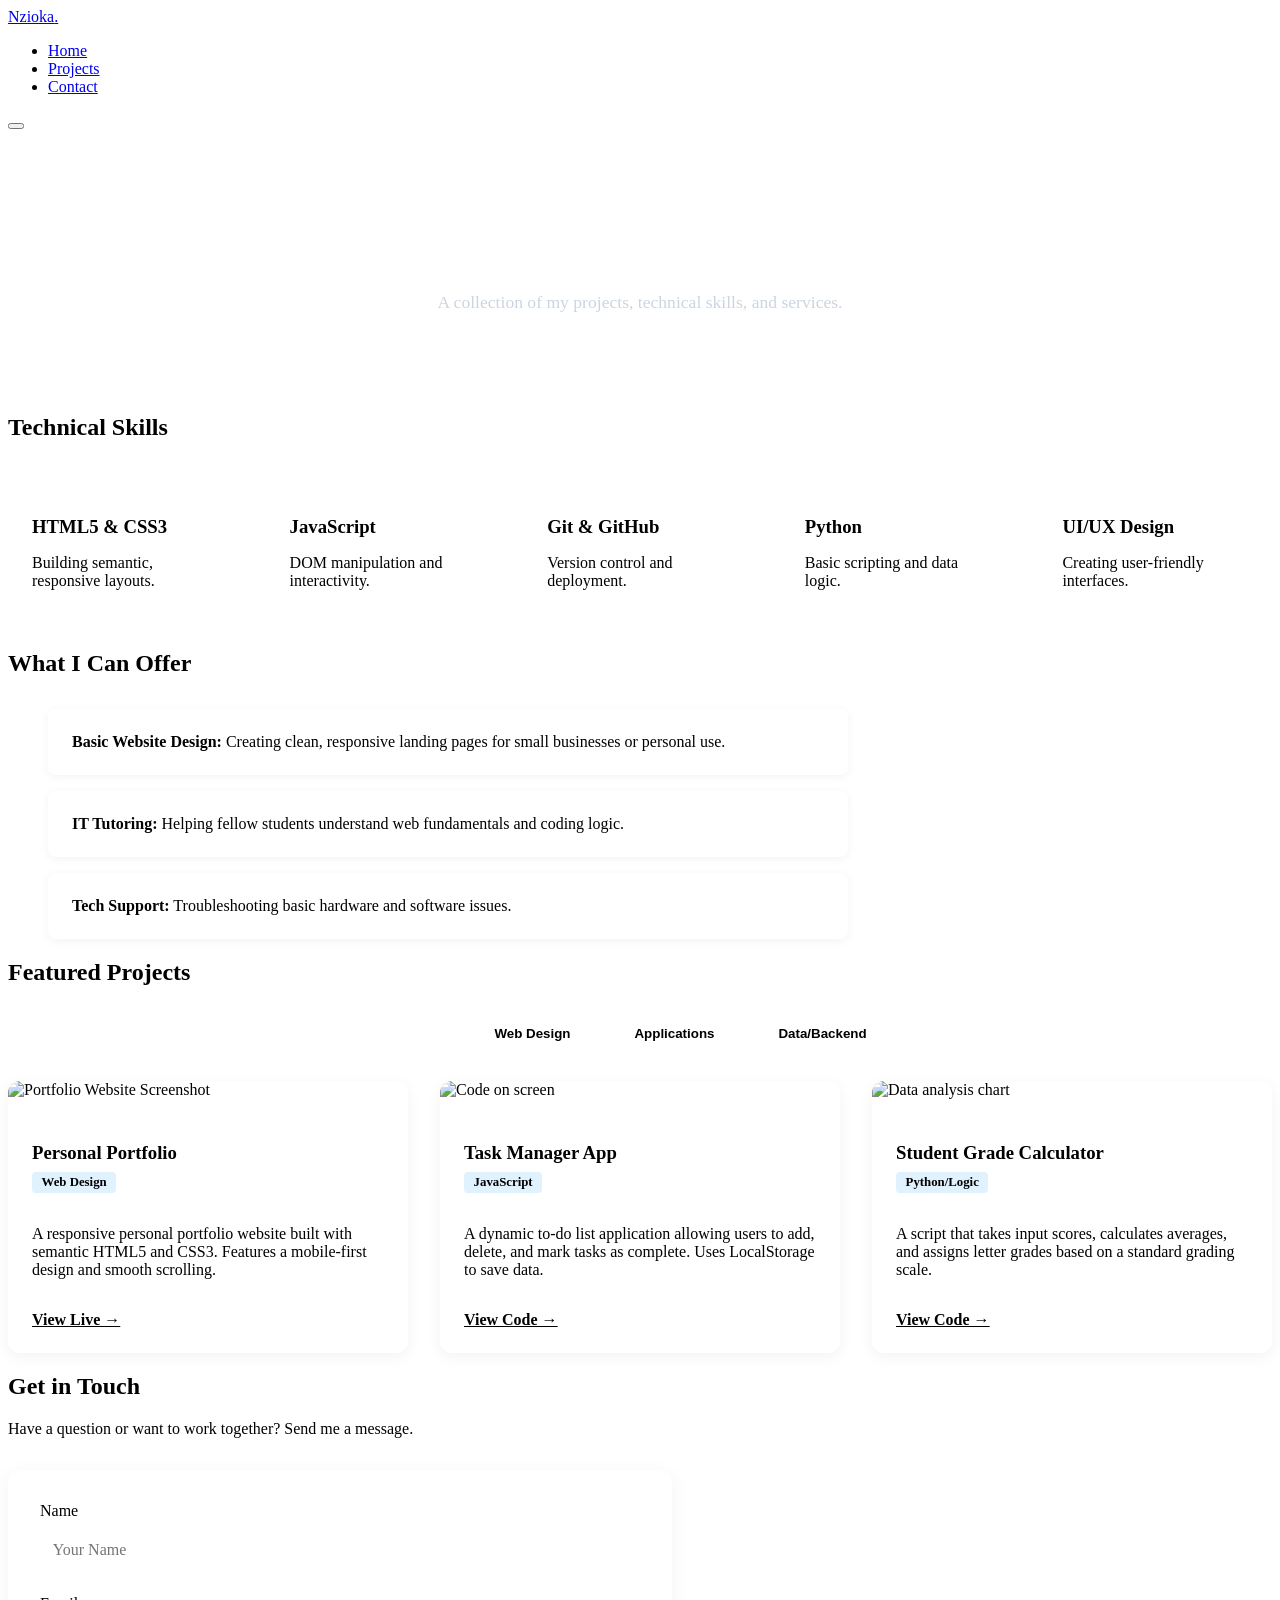
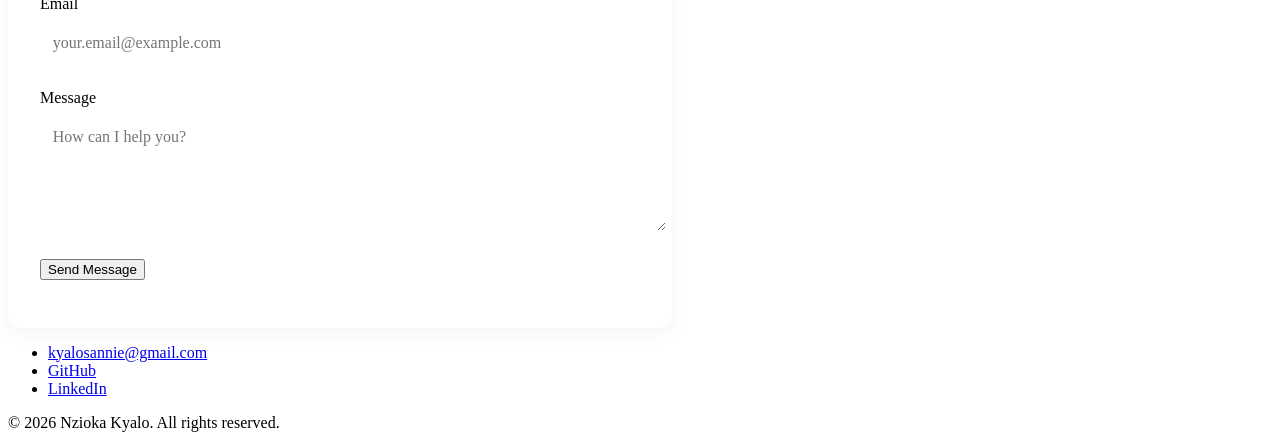
==== projects.html @ a106dd90 "Fix filename and update" ====
<!DOCTYPE html>
<html lang="en">
<head>
    <meta charset="UTF-8">
    <meta name="viewport" content="width=device-width, initial-scale=1.0">
    <title>Projects & Skills — Nzioka Kyalo</title>
    <link rel="stylesheet" href="styles.css">
    <link rel="preconnect" href="https://fonts.googleapis.com">
    <link rel="preconnect" href="https://fonts.gstatic.com" crossorigin>
    <link href="https://fonts.googleapis.com/css2?family=Inter:wght@400;500;600;700&family=Playfair+Display:wght@700&display=swap" rel="stylesheet">
</head>
<body>

    <!-- NAVIGATION (Same as Index) -->
    <header>
        <nav class="navbar" aria-label="Main navigation">
            <a href="index.html" class="nav-logo">Nzioka<span>.</span></a>
            <ul class="nav-links">
                <li><a href="index.html">Home</a></li>
                <li><a href="projects.html" class="active">Projects</a></li>
                <li><a href="#contact">Contact</a></li>
            </ul>
            <button class="nav-toggle" aria-label="Toggle navigation menu" aria-expanded="false">
                <span class="hamburger"></span>
            </button>
        </nav>
    </header>

    <main>
        <!-- PAGE HEADER -->
        <section class="page-header">
            <div class="container">
                <h1>My Work & Skills</h1>
                <p>A collection of my projects, technical skills, and services.</p>
            </div>
        </section>

        <!-- SKILLS SECTION -->
        <section class="skills-section">
            <div class="container">
                <h2 class="section-title">Technical Skills</h2>
                <div class="skills-grid">
                    <div class="skill-card">
                        <h3>HTML5 & CSS3</h3>
                        <p>Building semantic, responsive layouts.</p>
                    </div>
                    <div class="skill-card">
                        <h3>JavaScript</h3>
                        <p>DOM manipulation and interactivity.</p>
                    </div>
                    <div class="skill-card">
                        <h3>Git & GitHub</h3>
                        <p>Version control and deployment.</p>
                    </div>
                    <div class="skill-card">
                        <h3>Python</h3>
                        <p>Basic scripting and data logic.</p>
                    </div>
                    <div class="skill-card">
                        <h3>UI/UX Design</h3>
                        <p>Creating user-friendly interfaces.</p>
                    </div>
                </div>
            </div>
        </section>

        <!-- SERVICES SECTION -->
        <section class="services-section">
            <div class="container">
                <h2 class="section-title">What I Can Offer</h2>
                <ul class="services-list">
                    <li><strong>Basic Website Design:</strong> Creating clean, responsive landing pages for small businesses or personal use.</li>
                    <li><strong>IT Tutoring:</strong> Helping fellow students understand web fundamentals and coding logic.</li>
                    <li><strong>Tech Support:</strong> Troubleshooting basic hardware and software issues.</li>
                </ul>
            </div>
        </section>

        <!-- PROJECTS SECTION WITH FILTERING -->
        <section class="projects-section">
            <div class="container">
                <h2 class="section-title">Featured Projects</h2>
                
                <!-- Filter Buttons -->
                <div class="filter-container">
                    <button class="filter-btn active" data-filter="all">All</button>
                    <button class="filter-btn" data-filter="web">Web Design</button>
                    <button class="filter-btn" data-filter="app">Applications</button>
                    <button class="filter-btn" data-filter="data">Data/Backend</button>
                </div>

                <div class="project-grid">
                    <!-- Project 1 -->
                    <article class="project-card" data-category="web">
                        <div class="project-image">
                            <!-- Placeholder image from Unsplash -->
                            <img src="https://images.unsplash.com/photo-1547658719-da2b51169166?ixlib=rb-4.0.3&auto=format&fit=crop&w=800&q=80" alt="Portfolio Website Screenshot">
                        </div>
                        <div class="project-content">
                            <h3>Personal Portfolio</h3>
                            <span class="project-tag">Web Design</span>
                            <p>A responsive personal portfolio website built with semantic HTML5 and CSS3. Features a mobile-first design and smooth scrolling.</p>
                            <a href="https://sannienkn-cmd.github.io/my-portfolio/" target="_blank" class="btn-link">View Live &rarr;</a>
                        </div>
                    </article>

                    <!-- Project 2 -->
                    <article class="project-card" data-category="app">
                        <div class="project-image">
                            <img src="https://images.unsplash.com/photo-1555099962-4199c345e5dd?ixlib=rb-4.0.3&auto=format&fit=crop&w=800&q=80" alt="Code on screen">
                        </div>
                        <div class="project-content">
                            <h3>Task Manager App</h3>
                            <span class="project-tag">JavaScript</span>
                            <p>A dynamic to-do list application allowing users to add, delete, and mark tasks as complete. Uses LocalStorage to save data.</p>
                            <a href="#" class="btn-link">View Code &rarr;</a>
                        </div>
                    </article>

                    <!-- Project 3 -->
                    <article class="project-card" data-category="data">
                        <div class="project-image">
                            <img src="https://images.unsplash.com/photo-1551288049-bebda4e38f71?ixlib=rb-4.0.3&auto=format&fit=crop&w=800&q=80" alt="Data analysis chart">
                        </div>
                        <div class="project-content">
                            <h3>Student Grade Calculator</h3>
                            <span class="project-tag">Python/Logic</span>
                            <p>A script that takes input scores, calculates averages, and assigns letter grades based on a standard grading scale.</p>
                            <a href="#" class="btn-link">View Code &rarr;</a>
                        </div>
                    </article>
                </div>
            </div>
        </section>

        <!-- CONTACT FORM SECTION -->
        <section id="contact" class="contact-section">
            <div class="container">
                <h2 class="section-title">Get in Touch</h2>
                <p class="contact-intro">Have a question or want to work together? Send me a message.</p>
                
                <form id="contactForm" class="contact-form" novalidate>
                    <div class="form-group">
                        <label for="name">Name</label>
                        <input type="text" id="name" name="name" placeholder="Your Name">
                        <span class="error-message" id="nameError">Please enter your name.</span>
                    </div>
                    
                    <div class="form-group">
                        <label for="email">Email</label>
                        <input type="email" id="email" name="email" placeholder="your.email@example.com">
                        <span class="error-message" id="emailError">Please enter a valid email address.</span>
                    </div>
                    
                    <div class="form-group">
                        <label for="message">Message</label>
                        <textarea id="message" name="message" rows="5" placeholder="How can I help you?"></textarea>
                        <span class="error-message" id="messageError">Please enter a message.</span>
                    </div>
                    
                    <button type="submit" class="btn btn-primary">Send Message</button>
                    <p class="form-status" id="formStatus"></p>
                </form>
            </div>
        </section>
    </main>

    <!-- FOOTER (Same as Index) -->
    <footer class="footer">
        <div class="container">
            <ul class="contact-list">
                <li><a href="mailto:kyalosannie@gmail.com">kyalosannie@gmail.com</a></li>
                <li><a href="https://github.com/sannienkn-cmd" target="_blank">GitHub</a></li>
                <li><a href="https://www.linkedin.com/in/sannie-kyalo-b8bb923b1/" target="_blank">LinkedIn</a></li>
            </ul>
            <p class="footer-copy">&copy; 2026 Nzioka Kyalo. All rights reserved.</p>
        </div>
    </footer>

    <script src="script.js" defer></script>
</body>
</html>
---- styles.css ----
/* ============================================
   ASSIGNMENT 2 STYLES
   ============================================ */

/* Page Header */
.page-header {
    background: var(--color-primary);
    color: white;
    text-align: center;
    padding: 4rem 1.5rem;
}

.page-header h1 {
    font-family: var(--font-heading);
    font-size: 2.5rem;
    margin-bottom: 0.5rem;
}

.page-header p {
    font-size: 1.1rem;
    color: #cbd5e1;
}

/* Skills Section */
.skills-section {
    padding: var(--section-padding);
    background: var(--color-surface);
}

.skills-grid {
    display: grid;
    grid-template-columns: repeat(auto-fit, minmax(200px, 1fr));
    gap: 1.5rem;
    margin-top: 2rem;
}

.skill-card {
    background: var(--color-bg);
    padding: 1.5rem;
    border-radius: 8px;
    border-left: 4px solid var(--color-accent);
    transition: transform 0.2s ease;
}

.skill-card:hover {
    transform: translateY(-5px);
}

.skill-card h3 {
    color: var(--color-primary);
    margin-bottom: 0.5rem;
}

/* Services Section */
.services-section {
    padding: var(--section-padding);
    background: var(--color-bg);
}

.services-list {
    list-style: none;
    margin-top: 2rem;
    max-width: 800px;
}

.services-list li {
    background: var(--color-surface);
    padding: 1.5rem;
    margin-bottom: 1rem;
    border-radius: 8px;
    box-shadow: 0 2px 10px rgba(0,0,0,0.05);
}

.services-list strong {
    color: var(--color-accent);
}

/* Projects Section & Filtering */
.projects-section {
    padding: var(--section-padding);
    background: var(--color-surface);
}

.filter-container {
    display: flex;
    justify-content: center;
    gap: 1rem;
    margin: 2rem 0;
    flex-wrap: wrap;
}

.filter-btn {
    padding: 0.5rem 1.5rem;
    border: 2px solid var(--color-border);
    background: transparent;
    border-radius: 20px;
    cursor: pointer;
    font-weight: 600;
    color: var(--color-text-light);
    transition: all 0.2s ease;
}

.filter-btn:hover, .filter-btn.active {
    background: var(--color-accent);
    color: white;
    border-color: var(--color-accent);
}

.project-grid {
    display: grid;
    grid-template-columns: repeat(auto-fit, minmax(300px, 1fr));
    gap: 2rem;
}

.project-card {
    background: var(--color-bg);
    border-radius: 12px;
    overflow: hidden;
    box-shadow: 0 4px 15px rgba(0,0,0,0.05);
    transition: transform 0.3s ease;
}

.project-card:hover {
    transform: translateY(-5px);
}

.project-image img {
    width: 100%;
    height: 200px;
    object-fit: cover;
}

.project-content {
    padding: 1.5rem;
}

.project-content h3 {
    color: var(--color-primary);
    margin-bottom: 0.5rem;
}

.project-tag {
    display: inline-block;
    background: #e0f2fe;
    color: var(--color-accent);
    padding: 0.2rem 0.6rem;
    border-radius: 4px;
    font-size: 0.8rem;
    font-weight: 600;
    margin-bottom: 1rem;
}

.btn-link {
    display: inline-block;
    margin-top: 1rem;
    color: var(--color-accent);
    font-weight: 600;
}

.btn-link:hover {
    text-decoration: underline;
}

/* Contact Form */
.contact-section {
    padding: var(--section-padding);
    background: var(--color-bg);
}

.contact-intro {
    margin-bottom: 2rem;
    color: var(--color-text-light);
}

.contact-form {
    max-width: 600px;
    background: var(--color-surface);
    padding: 2rem;
    border-radius: 12px;
    box-shadow: 0 4px 20px rgba(0,0,0,0.05);
}

.form-group {
    margin-bottom: 1.5rem;
}

.form-group label {
    display: block;
    margin-bottom: 0.5rem;
    font-weight: 500;
    color: var(--color-primary);
}

.form-group input,
.form-group textarea {
    width: 100%;
    padding: 0.8rem;
    border: 1px solid var(--color-border);
    border-radius: 6px;
    font-family: inherit;
    font-size: 1rem;
}

.form-group input:focus,
.form-group textarea:focus {
    outline: none;
    border-color: var(--color-accent);
}

.error-message {
    color: #ef4444;
    font-size: 0.85rem;
    margin-top: 0.3rem;
    display: none;
}

.form-status {
    margin-top: 1rem;
    font-weight: 600;
}

/* Responsive adjustments for new sections */
@media (max-width: 768px) {
    .page-header h1 { font-size: 2rem; }
    .project-grid { grid-template-columns: 1fr; }
}
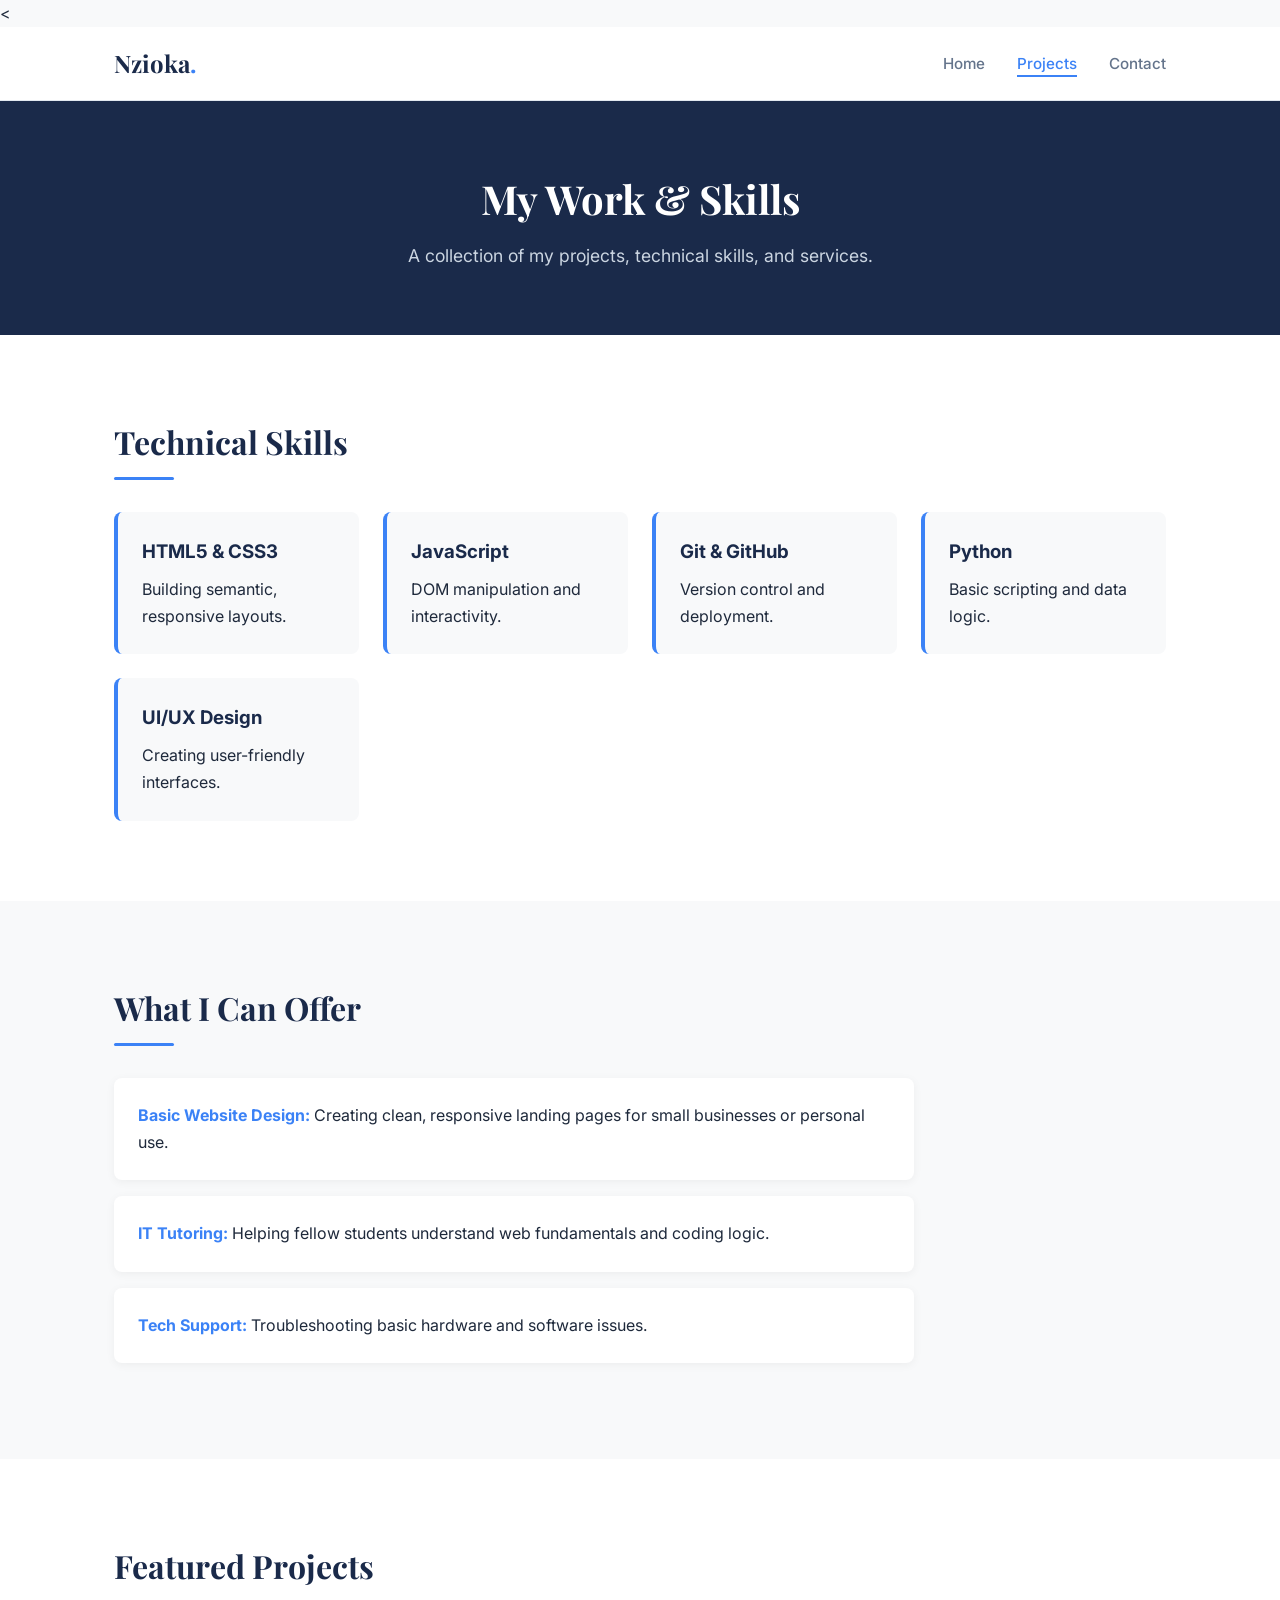
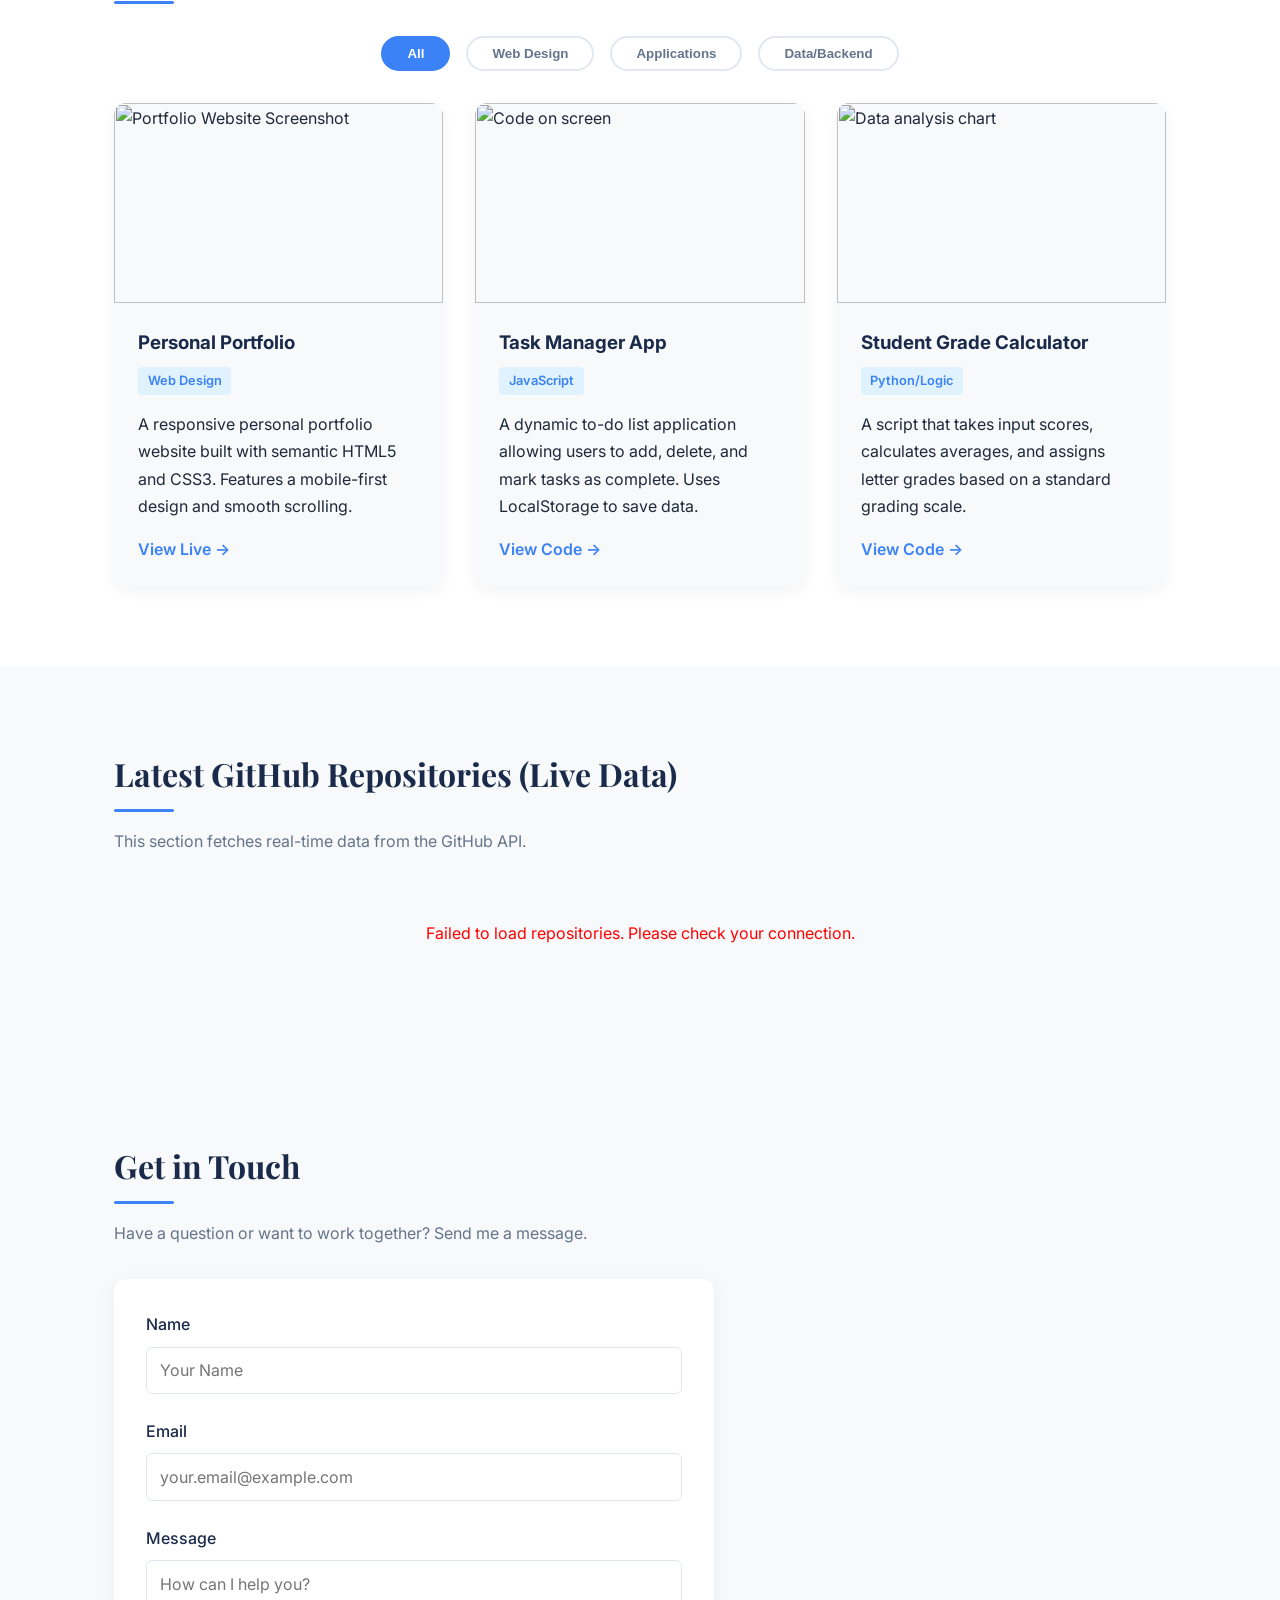
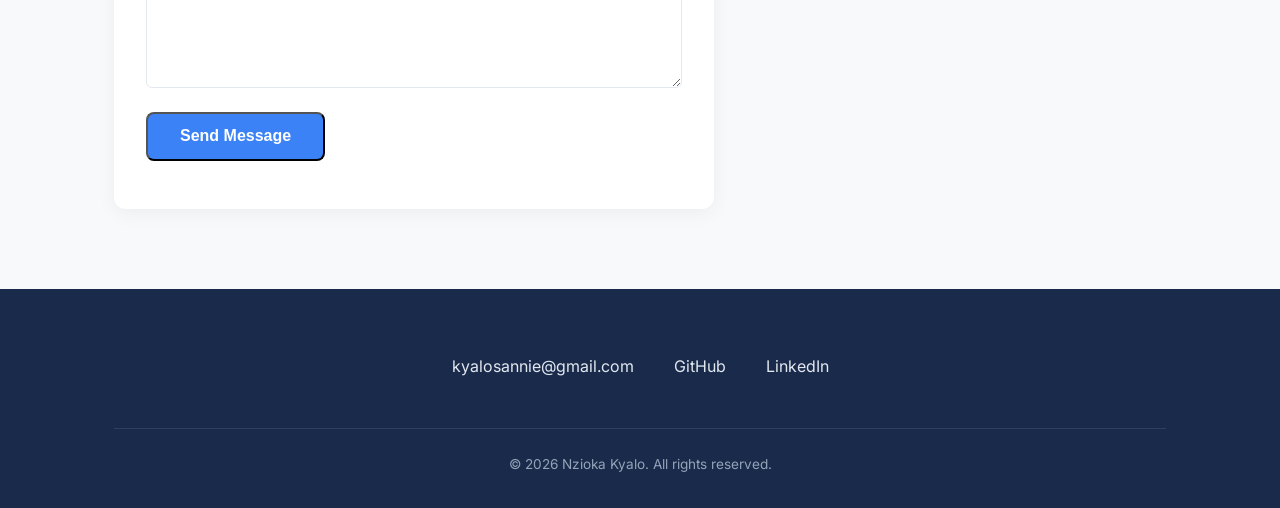
==== commit 876cab7d: "Fix HTML structure and add lazy loading" ====
--- a/projects.html
+++ b/projects.html
@@ -1,4 +1,4 @@
-<!DOCTYPE html>
+<<!DOCTYPE html>
 <html lang="en">
 <head>
     <meta charset="UTF-8">
@@ -11,7 +11,7 @@
 </head>
 <body>
 
-    <!-- NAVIGATION (Same as Index) -->
+    <!-- NAVIGATION -->
     <header>
         <nav class="navbar" aria-label="Main navigation">
             <a href="index.html" class="nav-logo">Nzioka<span>.</span></a>
@@ -93,8 +93,7 @@
                     <!-- Project 1 -->
                     <article class="project-card" data-category="web">
                         <div class="project-image">
-                            <!-- Placeholder image from Unsplash -->
-                            <img src="https://images.unsplash.com/photo-1547658719-da2b51169166?ixlib=rb-4.0.3&auto=format&fit=crop&w=800&q=80" alt="Portfolio Website Screenshot">
+                            <img src="https://images.unsplash.com/photo-1547658719-da2b51169166?ixlib=rb-4.0.3&auto=format&fit=crop&w=800&q=80" alt="Portfolio Website Screenshot" loading="lazy">
                         </div>
                         <div class="project-content">
                             <h3>Personal Portfolio</h3>
@@ -107,7 +106,7 @@
                     <!-- Project 2 -->
                     <article class="project-card" data-category="app">
                         <div class="project-image">
-                            <img src="https://images.unsplash.com/photo-1555099962-4199c345e5dd?ixlib=rb-4.0.3&auto=format&fit=crop&w=800&q=80" alt="Code on screen">
+                            <img src="https://images.unsplash.com/photo-1555099962-4199c345e5dd?ixlib=rb-4.0.3&auto=format&fit=crop&w=800&q=80" alt="Code on screen" loading="lazy">
                         </div>
                         <div class="project-content">
                             <h3>Task Manager App</h3>
@@ -120,7 +119,7 @@
                     <!-- Project 3 -->
                     <article class="project-card" data-category="data">
                         <div class="project-image">
-                            <img src="https://images.unsplash.com/photo-1551288049-bebda4e38f71?ixlib=rb-4.0.3&auto=format&fit=crop&w=800&q=80" alt="Data analysis chart">
+                            <img src="https://images.unsplash.com/photo-1551288049-bebda4e38f71?ixlib=rb-4.0.3&auto=format&fit=crop&w=800&q=80" alt="Data analysis chart" loading="lazy">
                         </div>
                         <div class="project-content">
                             <h3>Student Grade Calculator</h3>
@@ -129,6 +128,31 @@
                             <a href="#" class="btn-link">View Code &rarr;</a>
                         </div>
                     </article>
+                </div>
+            </div>
+        </section>
+
+        <!-- LIVE API SECTION (Now correctly placed outside the grid) -->
+        <section class="projects-section" style="background-color: var(--color-bg);">
+            <div class="container">
+                <h2 class="section-title">Latest GitHub Repositories (Live Data)</h2>
+                <p style="margin-bottom: 2rem; color: var(--color-text-light);">
+                    This section fetches real-time data from the GitHub API.
+                </p>
+                
+                <!-- Loading State -->
+                <div id="loading-state" style="text-align: center; padding: 2rem; font-weight: bold; color: var(--color-accent);">
+                    Loading repositories...
+                </div>
+
+                <!-- Error State -->
+                <div id="error-state" style="text-align: center; padding: 2rem; color: red; display: none;">
+                    Failed to load repositories. Please check your connection.
+                </div>
+
+                <!-- API Data Container -->
+                <div id="api-repos-container" class="project-grid" style="display: none;">
+                    <!-- JavaScript will inject cards here safely -->
                 </div>
             </div>
         </section>
@@ -165,7 +189,7 @@
         </section>
     </main>
 
-    <!-- FOOTER (Same as Index) -->
+    <!-- FOOTER -->
     <footer class="footer">
         <div class="container">
             <ul class="contact-list">
--- a/styles.css
+++ b/styles.css
@@ -1,226 +1,299 @@
 /* ============================================
-   ASSIGNMENT 2 STYLES
+   RESET & BASE (Assignment 1)
+   ============================================ */
+*,
+*::before,
+*::after {
+    margin: 0;
+    padding: 0;
+    box-sizing: border-box;
+}
+
+:root {
+    /* Colour palette */
+    --color-bg:        #f8f9fa;
+    --color-surface:   #ffffff;
+    --color-primary:   #1a2a4a;   /* deep navy */
+    --color-accent:    #3b82f6;   /* bright blue */
+    --color-accent-hover: #2563eb;
+    --color-text:      #1e293b;
+    --color-text-light:#64748b;
+    --color-border:    #e2e8f0;
+
+    /* Typography */
+    --font-heading: 'Playfair Display', Georgia, serif;
+    --font-body:    'Inter', system-ui, -apple-system, sans-serif;
+
+    /* Spacing */
+    --section-padding: 5rem 1.5rem;
+    --max-width: 1100px;
+}
+
+html {
+    scroll-behavior: smooth;
+}
+
+body {
+    font-family: var(--font-body);
+    font-size: 1rem;
+    line-height: 1.7;
+    color: var(--color-text);
+    background-color: var(--color-bg);
+}
+
+a {
+    text-decoration: none;
+    color: inherit;
+}
+
+ul {
+    list-style: none;
+}
+
+img {
+    max-width: 100%;
+    height: auto;
+    display: block;
+}
+
+.container {
+    max-width: var(--max-width);
+    margin: 0 auto;
+    padding: 0 1.5rem;
+}
+
+.section-title {
+    font-family: var(--font-heading);
+    font-size: 2rem;
+    color: var(--color-primary);
+    margin-bottom: 1rem;
+    position: relative;
+}
+
+.section-title::after {
+    content: '';
+    display: block;
+    width: 60px;
+    height: 3px;
+    background: var(--color-accent);
+    margin-top: 0.5rem;
+    border-radius: 2px;
+}
+
+/* ============================================
+   NAVIGATION (Assignment 1)
+   ============================================ */
+header {
+    position: sticky;
+    top: 0;
+    z-index: 100;
+    background: var(--color-surface);
+    border-bottom: 1px solid var(--color-border);
+}
+
+.navbar {
+    max-width: var(--max-width);
+    margin: 0 auto;
+    padding: 1rem 1.5rem;
+    display: flex;
+    align-items: center;
+    justify-content: space-between;
+}
+
+.nav-logo {
+    font-family: var(--font-heading);
+    font-size: 1.5rem;
+    font-weight: 700;
+    color: var(--color-primary);
+}
+
+.nav-logo span {
+    color: var(--color-accent);
+}
+
+.nav-links {
+    display: flex;
+    gap: 2rem;
+}
+
+.nav-links a {
+    font-weight: 500;
+    font-size: 0.95rem;
+    color: var(--color-text-light);
+    transition: color 0.2s ease;
+    position: relative;
+}
+
+.nav-links a:hover,
+.nav-links a.active {
+    color: var(--color-accent);
+}
+
+.nav-links a::after {
+    content: '';
+    position: absolute;
+    bottom: -4px;
+    left: 0;
+    width: 0;
+    height: 2px;
+    background: var(--color-accent);
+    transition: width 0.3s ease;
+}
+
+.nav-links a:hover::after,
+.nav-links a.active::after {
+    width: 100%;
+}
+
+.nav-toggle {
+    display: none;
+    background: none;
+    border: none;
+    cursor: pointer;
+    padding: 0.5rem;
+}
+
+.hamburger,
+.hamburger::before,
+.hamburger::after {
+    display: block;
+    width: 24px;
+    height: 2px;
+    background: var(--color-primary);
+    border-radius: 2px;
+    transition: all 0.3s ease;
+}
+
+.hamburger { position: relative; }
+.hamburger::before, .hamburger::after { content: ''; position: absolute; left: 0; }
+.hamburger::before { top: -7px; }
+.hamburger::after  { top:  7px; }
+
+/* ============================================
+   HERO SECTION (Assignment 1)
+   ============================================ */
+.hero {
+    display: flex;
+    align-items: center;
+    justify-content: space-between;
+    gap: 3rem;
+    max-width: var(--max-width);
+    margin: 0 auto;
+    padding: 6rem 1.5rem;
+    min-height: 80vh;
+}
+
+.hero-content { flex: 1; }
+.hero-greeting { font-size: 1.1rem; color: var(--color-accent); font-weight: 500; margin-bottom: 0.5rem; }
+.hero-name { font-family: var(--font-heading); font-size: 3.5rem; line-height: 1.15; color: var(--color-primary); margin-bottom: 1rem; }
+.hero-tagline { font-size: 1.2rem; color: var(--color-text-light); margin-bottom: 2rem; max-width: 480px; }
+
+.btn { display: inline-block; padding: 0.85rem 2rem; border-radius: 8px; font-weight: 600; font-size: 1rem; transition: background 0.2s ease, transform 0.2s ease; }
+.btn-primary { background: var(--color-accent); color: #fff; }
+.btn-primary:hover { background: var(--color-accent-hover); transform: translateY(-2px); }
+
+.hero-image { flex-shrink: 0; }
+.hero-image img { width: 300px; height: 300px; object-fit: cover; border-radius: 50%; border: 4px solid var(--color-accent); box-shadow: 0 8px 30px rgba(59, 130, 246, 0.2); }
+
+/* ============================================
+   ABOUT SECTION (Assignment 1)
+   ============================================ */
+.about { padding: var(--section-padding); background: var(--color-surface); }
+.about-text { font-size: 1.1rem; color: var(--color-text-light); max-width: 720px; line-height: 1.8; }
+
+/* ============================================
+   PROJECTS PLACEHOLDER (Assignment 1)
+   ============================================ */
+.projects { padding: var(--section-padding); text-align: center; }
+.projects-note { font-size: 1.1rem; color: var(--color-text-light); max-width: 600px; margin: 0 auto; }
+
+/* ============================================
+   FOOTER / CONTACT (Assignment 1)
+   ============================================ */
+.footer { background: var(--color-primary); color: #cbd5e1; padding: 4rem 1.5rem 2rem; text-align: center; }
+.footer-title { color: #ffffff; }
+.footer-title::after { background: var(--color-accent); margin: 0.5rem auto 0; }
+.footer-intro { max-width: 500px; margin: 0 auto 2rem; font-size: 1.05rem; }
+
+.contact-list { display: flex; flex-wrap: wrap; justify-content: center; gap: 1.5rem 2.5rem; margin-bottom: 3rem; }
+.contact-list a { display: flex; align-items: center; gap: 0.5rem; font-size: 1rem; color: #e2e8f0; transition: color 0.2s ease; }
+.contact-list a:hover { color: var(--color-accent); }
+.contact-icon { font-size: 1.2rem; }
+.footer-copy { font-size: 0.85rem; color: #94a3b8; border-top: 1px solid rgba(255,255,255,0.1); padding-top: 1.5rem; }
+
+/* ============================================
+   ASSIGNMENT 2 STYLES (NEW)
    ============================================ */
 
 /* Page Header */
-.page-header {
-    background: var(--color-primary);
-    color: white;
-    text-align: center;
-    padding: 4rem 1.5rem;
-}
-
-.page-header h1 {
-    font-family: var(--font-heading);
-    font-size: 2.5rem;
-    margin-bottom: 0.5rem;
-}
-
-.page-header p {
-    font-size: 1.1rem;
-    color: #cbd5e1;
-}
+.page-header { background: var(--color-primary); color: white; text-align: center; padding: 4rem 1.5rem; }
+.page-header h1 { font-family: var(--font-heading); font-size: 2.5rem; margin-bottom: 0.5rem; }
+.page-header p { font-size: 1.1rem; color: #cbd5e1; }
 
 /* Skills Section */
-.skills-section {
-    padding: var(--section-padding);
-    background: var(--color-surface);
-}
-
-.skills-grid {
-    display: grid;
-    grid-template-columns: repeat(auto-fit, minmax(200px, 1fr));
-    gap: 1.5rem;
-    margin-top: 2rem;
-}
-
-.skill-card {
-    background: var(--color-bg);
-    padding: 1.5rem;
-    border-radius: 8px;
-    border-left: 4px solid var(--color-accent);
-    transition: transform 0.2s ease;
-}
-
-.skill-card:hover {
-    transform: translateY(-5px);
-}
-
-.skill-card h3 {
-    color: var(--color-primary);
-    margin-bottom: 0.5rem;
-}
+.skills-section { padding: var(--section-padding); background: var(--color-surface); }
+.skills-grid { display: grid; grid-template-columns: repeat(auto-fit, minmax(200px, 1fr)); gap: 1.5rem; margin-top: 2rem; }
+.skill-card { background: var(--color-bg); padding: 1.5rem; border-radius: 8px; border-left: 4px solid var(--color-accent); transition: transform 0.2s ease; }
+.skill-card:hover { transform: translateY(-5px); }
+.skill-card h3 { color: var(--color-primary); margin-bottom: 0.5rem; }
 
 /* Services Section */
-.services-section {
-    padding: var(--section-padding);
-    background: var(--color-bg);
-}
-
-.services-list {
-    list-style: none;
-    margin-top: 2rem;
-    max-width: 800px;
-}
-
-.services-list li {
-    background: var(--color-surface);
-    padding: 1.5rem;
-    margin-bottom: 1rem;
-    border-radius: 8px;
-    box-shadow: 0 2px 10px rgba(0,0,0,0.05);
-}
-
-.services-list strong {
-    color: var(--color-accent);
-}
+.services-section { padding: var(--section-padding); background: var(--color-bg); }
+.services-list { list-style: none; margin-top: 2rem; max-width: 800px; }
+.services-list li { background: var(--color-surface); padding: 1.5rem; margin-bottom: 1rem; border-radius: 8px; box-shadow: 0 2px 10px rgba(0,0,0,0.05); }
+.services-list strong { color: var(--color-accent); }
 
 /* Projects Section & Filtering */
-.projects-section {
-    padding: var(--section-padding);
-    background: var(--color-surface);
-}
-
-.filter-container {
-    display: flex;
-    justify-content: center;
-    gap: 1rem;
-    margin: 2rem 0;
-    flex-wrap: wrap;
-}
-
-.filter-btn {
-    padding: 0.5rem 1.5rem;
-    border: 2px solid var(--color-border);
-    background: transparent;
-    border-radius: 20px;
-    cursor: pointer;
-    font-weight: 600;
-    color: var(--color-text-light);
-    transition: all 0.2s ease;
-}
-
-.filter-btn:hover, .filter-btn.active {
-    background: var(--color-accent);
-    color: white;
-    border-color: var(--color-accent);
-}
-
-.project-grid {
-    display: grid;
-    grid-template-columns: repeat(auto-fit, minmax(300px, 1fr));
-    gap: 2rem;
-}
-
-.project-card {
-    background: var(--color-bg);
-    border-radius: 12px;
-    overflow: hidden;
-    box-shadow: 0 4px 15px rgba(0,0,0,0.05);
-    transition: transform 0.3s ease;
-}
-
-.project-card:hover {
-    transform: translateY(-5px);
-}
-
-.project-image img {
-    width: 100%;
-    height: 200px;
-    object-fit: cover;
-}
-
-.project-content {
-    padding: 1.5rem;
-}
-
-.project-content h3 {
-    color: var(--color-primary);
-    margin-bottom: 0.5rem;
-}
-
-.project-tag {
-    display: inline-block;
-    background: #e0f2fe;
-    color: var(--color-accent);
-    padding: 0.2rem 0.6rem;
-    border-radius: 4px;
-    font-size: 0.8rem;
-    font-weight: 600;
-    margin-bottom: 1rem;
-}
-
-.btn-link {
-    display: inline-block;
-    margin-top: 1rem;
-    color: var(--color-accent);
-    font-weight: 600;
-}
-
-.btn-link:hover {
-    text-decoration: underline;
-}
+.projects-section { padding: var(--section-padding); background: var(--color-surface); }
+.filter-container { display: flex; justify-content: center; gap: 1rem; margin: 2rem 0; flex-wrap: wrap; }
+.filter-btn { padding: 0.5rem 1.5rem; border: 2px solid var(--color-border); background: transparent; border-radius: 20px; cursor: pointer; font-weight: 600; color: var(--color-text-light); transition: all 0.2s ease; }
+.filter-btn:hover, .filter-btn.active { background: var(--color-accent); color: white; border-color: var(--color-accent); }
+
+.project-grid { display: grid; grid-template-columns: repeat(auto-fit, minmax(300px, 1fr)); gap: 2rem; }
+.project-card { background: var(--color-bg); border-radius: 12px; overflow: hidden; box-shadow: 0 4px 15px rgba(0,0,0,0.05); transition: transform 0.3s ease; }
+.project-card:hover { transform: translateY(-5px); }
+.project-image img { width: 100%; height: 200px; object-fit: cover; }
+.project-content { padding: 1.5rem; }
+.project-content h3 { color: var(--color-primary); margin-bottom: 0.5rem; }
+.project-tag { display: inline-block; background: #e0f2fe; color: var(--color-accent); padding: 0.2rem 0.6rem; border-radius: 4px; font-size: 0.8rem; font-weight: 600; margin-bottom: 1rem; }
+.btn-link { display: inline-block; margin-top: 1rem; color: var(--color-accent); font-weight: 600; }
+.btn-link:hover { text-decoration: underline; }
 
 /* Contact Form */
-.contact-section {
-    padding: var(--section-padding);
-    background: var(--color-bg);
-}
-
-.contact-intro {
-    margin-bottom: 2rem;
-    color: var(--color-text-light);
-}
-
-.contact-form {
-    max-width: 600px;
-    background: var(--color-surface);
-    padding: 2rem;
-    border-radius: 12px;
-    box-shadow: 0 4px 20px rgba(0,0,0,0.05);
-}
-
-.form-group {
-    margin-bottom: 1.5rem;
-}
-
-.form-group label {
-    display: block;
-    margin-bottom: 0.5rem;
-    font-weight: 500;
-    color: var(--color-primary);
-}
-
-.form-group input,
-.form-group textarea {
-    width: 100%;
-    padding: 0.8rem;
-    border: 1px solid var(--color-border);
-    border-radius: 6px;
-    font-family: inherit;
-    font-size: 1rem;
-}
-
-.form-group input:focus,
-.form-group textarea:focus {
-    outline: none;
-    border-color: var(--color-accent);
-}
-
-.error-message {
-    color: #ef4444;
-    font-size: 0.85rem;
-    margin-top: 0.3rem;
-    display: none;
-}
-
-.form-status {
-    margin-top: 1rem;
-    font-weight: 600;
-}
-
-/* Responsive adjustments for new sections */
+.contact-section { padding: var(--section-padding); background: var(--color-bg); }
+.contact-intro { margin-bottom: 2rem; color: var(--color-text-light); }
+.contact-form { max-width: 600px; background: var(--color-surface); padding: 2rem; border-radius: 12px; box-shadow: 0 4px 20px rgba(0,0,0,0.05); }
+.form-group { margin-bottom: 1.5rem; }
+.form-group label { display: block; margin-bottom: 0.5rem; font-weight: 500; color: var(--color-primary); }
+.form-group input, .form-group textarea { width: 100%; padding: 0.8rem; border: 1px solid var(--color-border); border-radius: 6px; font-family: inherit; font-size: 1rem; }
+.form-group input:focus, .form-group textarea:focus { outline: none; border-color: var(--color-accent); }
+.error-message { color: #ef4444; font-size: 0.85rem; margin-top: 0.3rem; display: none; }
+.form-status { margin-top: 1rem; font-weight: 600; }
+
+/* ============================================
+   RESPONSIVE (Assignment 1 & 2)
+   ============================================ */
 @media (max-width: 768px) {
+    .hero { flex-direction: column-reverse; text-align: center; padding: 4rem 1.5rem; min-height: auto; }
+    .hero-tagline { margin-left: auto; margin-right: auto; }
+    .hero-name { font-size: 2.5rem; }
+    .hero-image img { width: 220px; height: 220px; }
+    .section-title { font-size: 1.75rem; }
+    
+    .nav-toggle { display: block; }
+    .nav-links { position: absolute; top: 100%; left: 0; right: 0; flex-direction: column; background: var(--color-surface); border-bottom: 1px solid var(--color-border); padding: 1rem 1.5rem; gap: 1rem; display: none; }
+    .nav-links.open { display: flex; }
+    header { position: relative; }
+
     .page-header h1 { font-size: 2rem; }
     .project-grid { grid-template-columns: 1fr; }
+}
+
+@media (max-width: 480px) {
+    .hero-name { font-size: 2rem; }
+    .hero-tagline { font-size: 1rem; }
+    .hero-image img { width: 180px; height: 180px; }
+    .contact-list { flex-direction: column; align-items: center; }
+    .section-title { font-size: 1.5rem; }
+    .about-text { font-size: 1rem; }
 }
